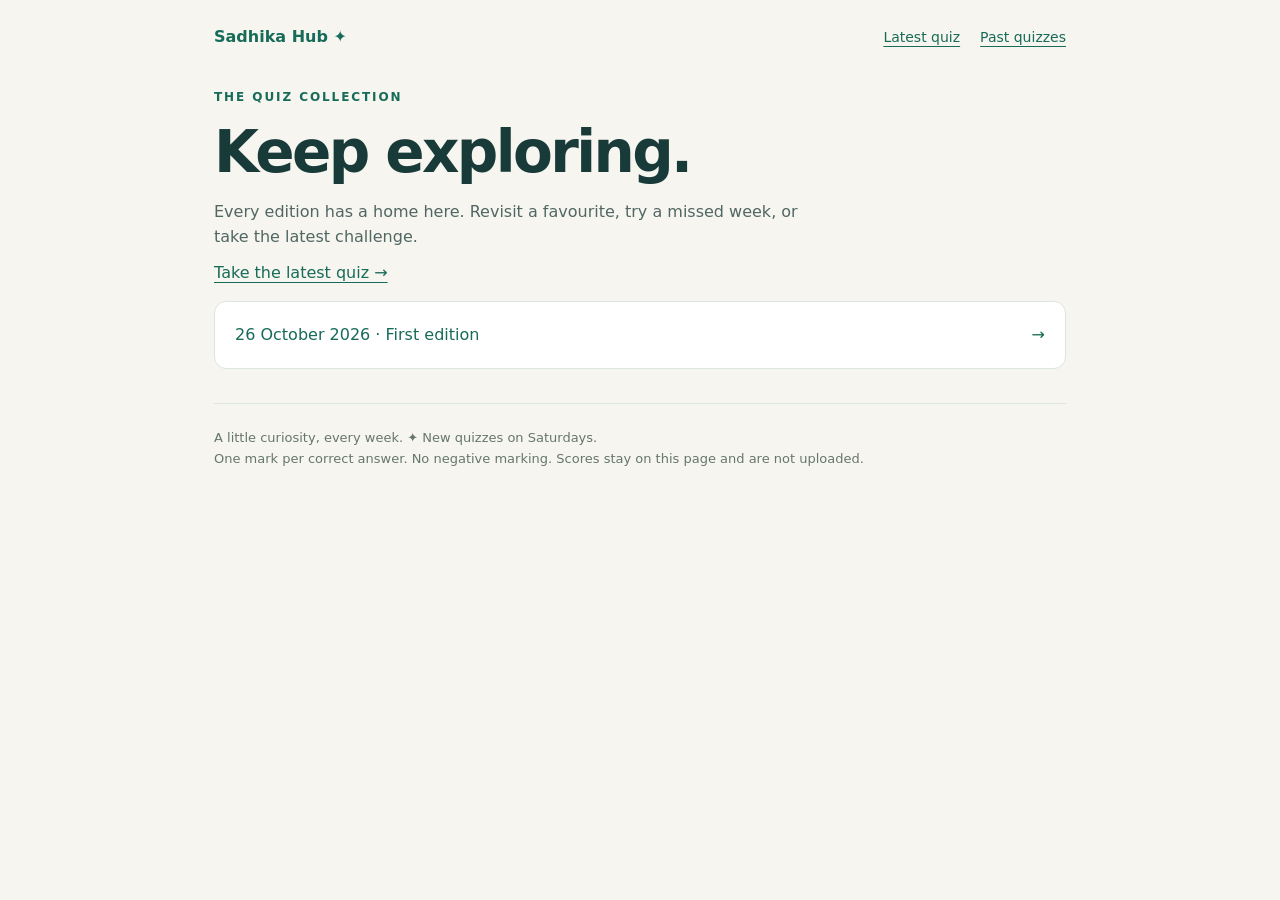
==== quiz-archive.html @ 63064078 "Publish weekly GK quiz with scoring and dated archive" ====
<!doctype html>
<html lang="en"><head><meta charset="utf-8"><meta name="viewport" content="width=device-width, initial-scale=1">
<meta name="description" content="A weekly adventure in general knowledge: 20 GK questions and 3 science and maths challenges.">
<title>Past quizzes | Sadhika Hub</title><style>:root{color-scheme:light;--ink:#183b39;--green:#176b58;--paper:#f6f5ef;--line:#dce5df}*{box-sizing:border-box}body{margin:0;background:var(--paper);color:var(--ink);font:16px/1.6 system-ui,-apple-system,Segoe UI,sans-serif}a{color:var(--green);text-underline-offset:4px}button,input,summary{font:inherit}button,a,summary,input{touch-action:manipulation}:focus-visible{outline:3px solid #c07919;outline-offset:4px}.wrap{max-width:900px;margin:auto;padding:24px}.top{display:flex;justify-content:space-between;gap:20px;align-items:center;margin-bottom:38px}.brand{font-weight:800;text-decoration:none}.nav{display:flex;gap:20px;font-size:14px}.eyebrow{text-transform:uppercase;letter-spacing:.16em;font-size:12px;font-weight:800;color:var(--green)}h1{font-size:clamp(36px,6vw,58px);line-height:1.1;letter-spacing:-.045em;margin:14px 0}h2{font-size:25px;line-height:1.3;letter-spacing:-.025em}p{margin:10px 0}.intro{max-width:620px;color:#516764}.pills{display:flex;flex-wrap:wrap;gap:8px;margin:23px 0}.pill{border:1px solid #cddbd3;border-radius:30px;padding:5px 12px;font-size:13px;background:#fff8}.progressbox{position:sticky;top:0;z-index:2;background:#f6f5eff5;padding:12px 0;border-bottom:1px solid var(--line);margin-bottom:26px;backdrop-filter:blur(10px)}.progressline{display:flex;justify-content:space-between;font-size:13px;margin-bottom:7px}progress{display:block;width:100%;height:7px;accent-color:var(--green)}.sectionhead{margin:36px 0 18px}.sectionhead p{color:#61716d;font-size:14px}.card{min-width:0;background:white;border:1px solid var(--line);border-radius:16px;padding:24px;margin:0 0 16px}.question-title{font-size:18px;font-weight:650;line-height:1.5;margin:0 0 18px}.meta{display:flex;justify-content:space-between;align-items:center;margin-bottom:10px;font-size:12px;color:#5c7069}.difficulty{text-transform:capitalize;background:#eef3ef;padding:2px 9px;border-radius:20px}.hard{background:#fff0d7;color:#855318}.options{display:grid;grid-template-columns:1fr 1fr;gap:10px}.option{display:flex;gap:10px;align-items:center;border:1px solid #dce3df;border-radius:9px;padding:12px;cursor:pointer;min-height:50px}.option:hover{background:#f5f8f5}.option:has(input:checked){border-color:var(--green);background:#eaf4ec}.option input{accent-color:var(--green);width:17px;height:17px;flex-shrink:0}.option.correct{border-color:#27764d;background:#eaf6ed}.option.wrong{border-color:#a54238;background:#fff0ec}.option:has(input:disabled){cursor:default}.feedback{font-size:14px;border-top:1px solid var(--line);padding-top:12px;margin-top:16px}.feedback.good{color:#21643d}.feedback.bad{color:#92382f}details{margin-top:14px;font-size:14px}summary{cursor:pointer;color:var(--green);width:fit-content}details p{color:#596c65}.submitbox{text-align:center;background:#e5eee6;border:1px solid #c8dacd;border-radius:18px;padding:28px;margin:28px 0}.primary,.secondary{border:0;border-radius:9px;padding:13px 26px;cursor:pointer;font-weight:700}.primary{background:var(--green);color:white}.secondary{background:white;color:var(--green);border:1px solid #b9cec1}.primary:hover{background:#115441}.primary:disabled{opacity:.6;cursor:default}.fine{font-size:13px;color:#5b6c65}.results{background:#153f36;color:white;border-radius:18px;padding:28px;margin:25px 0;scroll-margin-top:90px}.results h2{margin:0 0 18px}.scores{display:grid;grid-template-columns:repeat(3,1fr);gap:12px}.score{background:#ffffff12;padding:15px;border-radius:10px}.score span{display:block;font-size:13px;color:#c4d9ce}.score strong{font-size:30px}.results p{color:#d5e4dc}.results button{margin-top:12px}footer{border-top:1px solid var(--line);padding:24px 0;margin-top:34px;font-size:13px;color:#65766e}.archive-list{list-style:none;padding:0}.archive-list a{display:flex;justify-content:space-between;gap:15px;padding:20px;background:white;border:1px solid var(--line);border-radius:12px;margin-bottom:12px;text-decoration:none}.archive-list a:hover{border-color:var(--green)}[hidden]{display:none!important}@media(max-width:560px){.wrap{padding:18px}.top{margin-bottom:26px}.nav{gap:12px}.card{padding:18px}.options{grid-template-columns:1fr}.scores{gap:7px}.score{padding:10px}.score strong{font-size:24px}.results{padding:20px}}@media print{.top,.progressbox,.submitbox,button,footer{display:none}.card{break-inside:avoid}body{background:white}.wrap{max-width:none}.results{color:black;background:white;border:1px solid}.results p,.score span{color:black}}
</style></head>
<body><div class="wrap"><header class="top"><a class="brand" href="index.html">Sadhika Hub <span aria-hidden="true">✦</span></a>
<nav class="nav" aria-label="Main"><a href="quiz.html">Latest quiz</a><a href="quiz-archive.html">Past quizzes</a></nav></header>
<main><div class="eyebrow">THE QUIZ COLLECTION</div><h1>Keep exploring.</h1><p class="intro">Every edition has a home here. Revisit a favourite, try a missed week, or take the latest challenge.</p><p><a href="quiz.html">Take the latest quiz →</a></p><ul class="archive-list"><li><a href="quiz-archive/2026-10-26.html"><span>26 October 2026 · First edition</span><span aria-hidden="true">→</span></a></li></ul></main><footer>A little curiosity, every week. <span aria-hidden="true">✦</span> New quizzes on Saturdays.<br>One mark per correct answer. No negative marking. Scores stay on this page and are not uploaded.</footer>
</div></body></html>
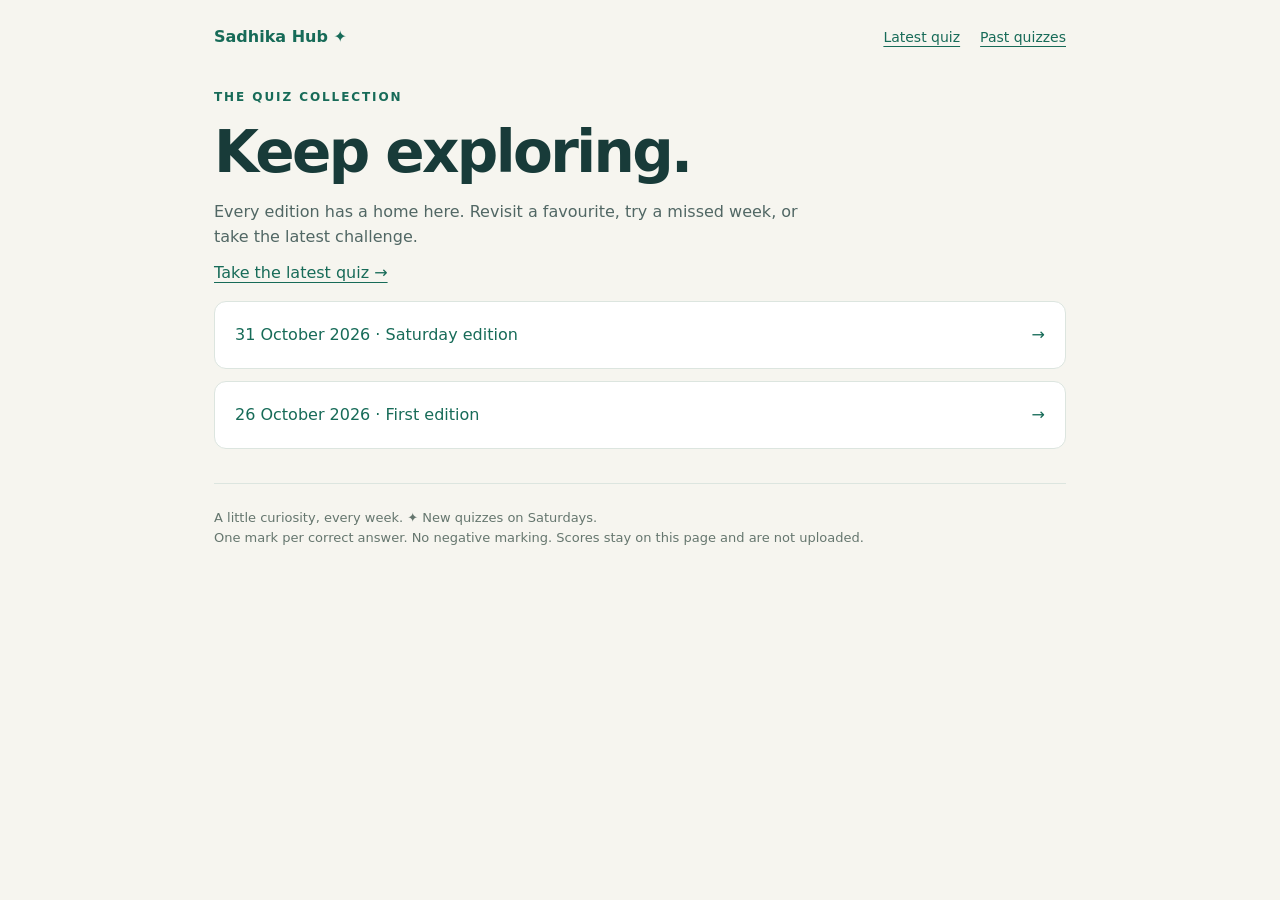
==== commit e026dc25: "Publish 31 October weekly GK quiz and simplify home navigation" ====
--- a/quiz-archive.html
+++ b/quiz-archive.html
@@ -5,5 +5,5 @@
 </style></head>
 <body><div class="wrap"><header class="top"><a class="brand" href="index.html">Sadhika Hub <span aria-hidden="true">✦</span></a>
 <nav class="nav" aria-label="Main"><a href="quiz.html">Latest quiz</a><a href="quiz-archive.html">Past quizzes</a></nav></header>
-<main><div class="eyebrow">THE QUIZ COLLECTION</div><h1>Keep exploring.</h1><p class="intro">Every edition has a home here. Revisit a favourite, try a missed week, or take the latest challenge.</p><p><a href="quiz.html">Take the latest quiz →</a></p><ul class="archive-list"><li><a href="quiz-archive/2026-10-26.html"><span>26 October 2026 · First edition</span><span aria-hidden="true">→</span></a></li></ul></main><footer>A little curiosity, every week. <span aria-hidden="true">✦</span> New quizzes on Saturdays.<br>One mark per correct answer. No negative marking. Scores stay on this page and are not uploaded.</footer>
+<main><div class="eyebrow">THE QUIZ COLLECTION</div><h1>Keep exploring.</h1><p class="intro">Every edition has a home here. Revisit a favourite, try a missed week, or take the latest challenge.</p><p><a href="quiz.html">Take the latest quiz →</a></p><ul class="archive-list"><li><a href="quiz-archive/2026-10-31.html"><span>31 October 2026 · Saturday edition</span><span aria-hidden="true">→</span></a></li><li><a href="quiz-archive/2026-10-26.html"><span>26 October 2026 · First edition</span><span aria-hidden="true">→</span></a></li></ul></main><footer>A little curiosity, every week. <span aria-hidden="true">✦</span> New quizzes on Saturdays.<br>One mark per correct answer. No negative marking. Scores stay on this page and are not uploaded.</footer>
 </div></body></html>
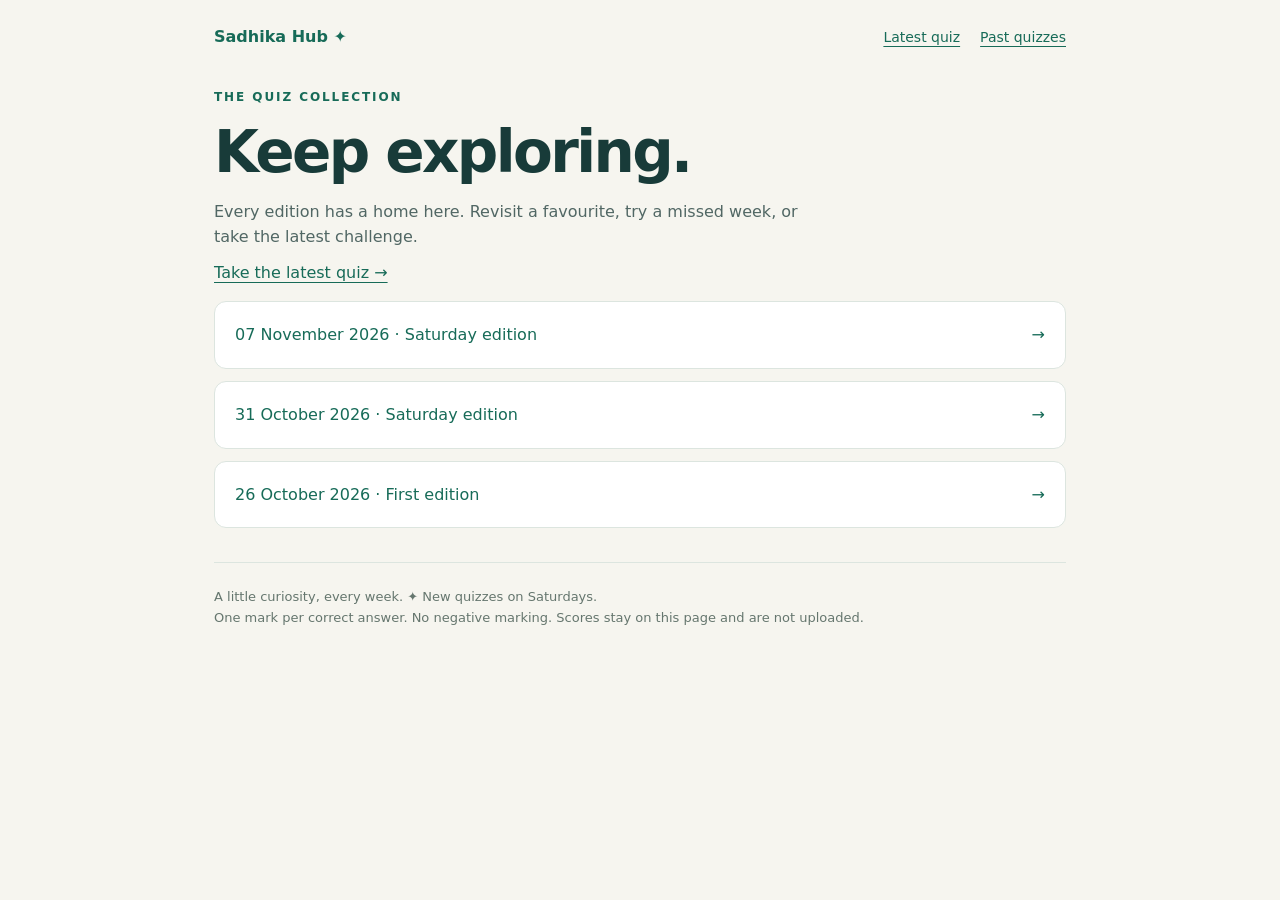
==== commit 2f12801c: "Publish 7 November weekly GK quiz" ====
--- a/quiz-archive.html
+++ b/quiz-archive.html
@@ -5,5 +5,5 @@
 </style></head>
 <body><div class="wrap"><header class="top"><a class="brand" href="index.html">Sadhika Hub <span aria-hidden="true">✦</span></a>
 <nav class="nav" aria-label="Main"><a href="quiz.html">Latest quiz</a><a href="quiz-archive.html">Past quizzes</a></nav></header>
-<main><div class="eyebrow">THE QUIZ COLLECTION</div><h1>Keep exploring.</h1><p class="intro">Every edition has a home here. Revisit a favourite, try a missed week, or take the latest challenge.</p><p><a href="quiz.html">Take the latest quiz →</a></p><ul class="archive-list"><li><a href="quiz-archive/2026-10-31.html"><span>31 October 2026 · Saturday edition</span><span aria-hidden="true">→</span></a></li><li><a href="quiz-archive/2026-10-26.html"><span>26 October 2026 · First edition</span><span aria-hidden="true">→</span></a></li></ul></main><footer>A little curiosity, every week. <span aria-hidden="true">✦</span> New quizzes on Saturdays.<br>One mark per correct answer. No negative marking. Scores stay on this page and are not uploaded.</footer>
+<main><div class="eyebrow">THE QUIZ COLLECTION</div><h1>Keep exploring.</h1><p class="intro">Every edition has a home here. Revisit a favourite, try a missed week, or take the latest challenge.</p><p><a href="quiz.html">Take the latest quiz →</a></p><ul class="archive-list"><li><a href="quiz-archive/2026-11-07.html"><span>07 November 2026 · Saturday edition</span><span aria-hidden="true">→</span></a></li><li><a href="quiz-archive/2026-10-31.html"><span>31 October 2026 · Saturday edition</span><span aria-hidden="true">→</span></a></li><li><a href="quiz-archive/2026-10-26.html"><span>26 October 2026 · First edition</span><span aria-hidden="true">→</span></a></li></ul></main><footer>A little curiosity, every week. <span aria-hidden="true">✦</span> New quizzes on Saturdays.<br>One mark per correct answer. No negative marking. Scores stay on this page and are not uploaded.</footer>
 </div></body></html>
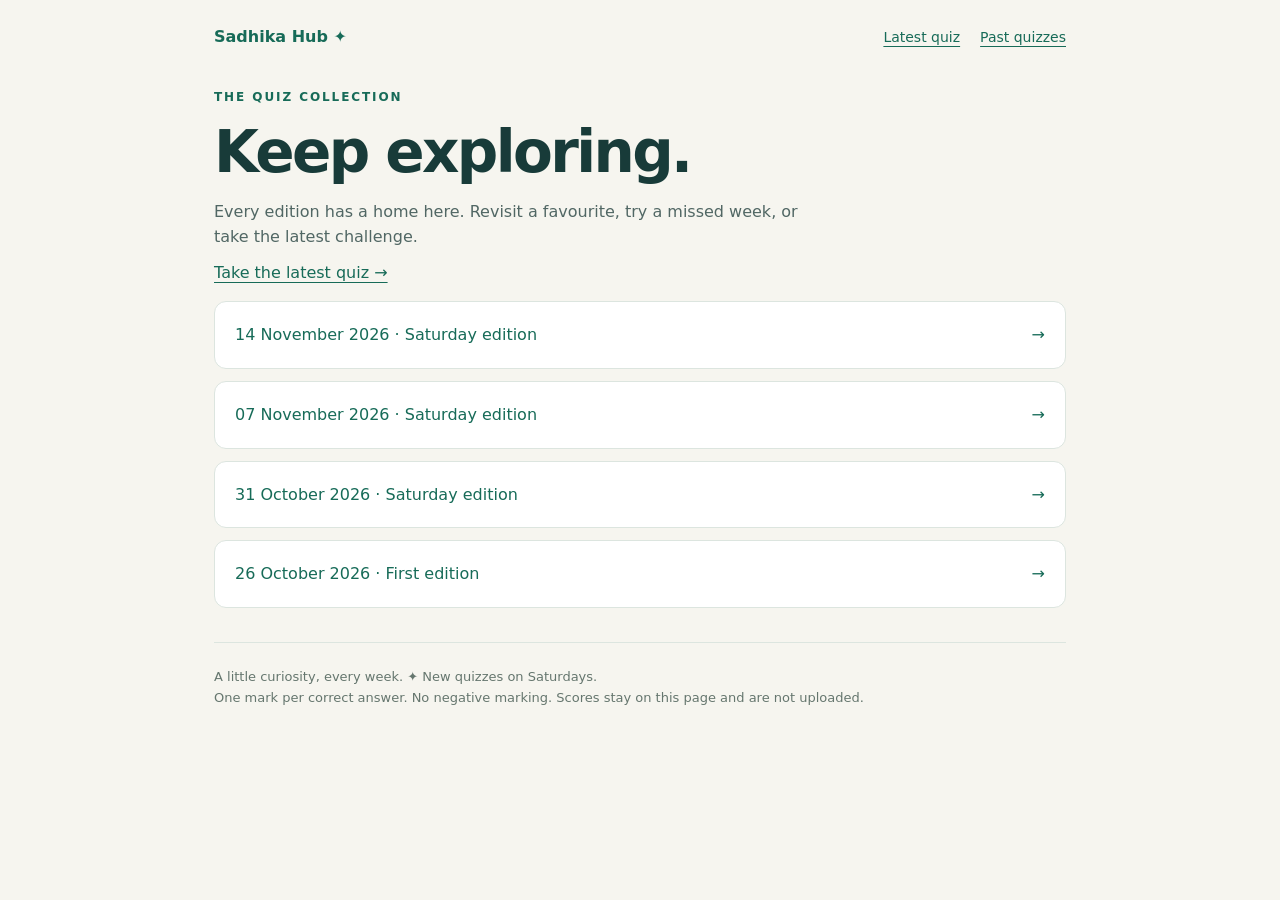
==== commit 92ae4213: "Publish 14 November weekly GK quiz" ====
--- a/quiz-archive.html
+++ b/quiz-archive.html
@@ -5,5 +5,5 @@
 </style></head>
 <body><div class="wrap"><header class="top"><a class="brand" href="index.html">Sadhika Hub <span aria-hidden="true">✦</span></a>
 <nav class="nav" aria-label="Main"><a href="quiz.html">Latest quiz</a><a href="quiz-archive.html">Past quizzes</a></nav></header>
-<main><div class="eyebrow">THE QUIZ COLLECTION</div><h1>Keep exploring.</h1><p class="intro">Every edition has a home here. Revisit a favourite, try a missed week, or take the latest challenge.</p><p><a href="quiz.html">Take the latest quiz →</a></p><ul class="archive-list"><li><a href="quiz-archive/2026-11-07.html"><span>07 November 2026 · Saturday edition</span><span aria-hidden="true">→</span></a></li><li><a href="quiz-archive/2026-10-31.html"><span>31 October 2026 · Saturday edition</span><span aria-hidden="true">→</span></a></li><li><a href="quiz-archive/2026-10-26.html"><span>26 October 2026 · First edition</span><span aria-hidden="true">→</span></a></li></ul></main><footer>A little curiosity, every week. <span aria-hidden="true">✦</span> New quizzes on Saturdays.<br>One mark per correct answer. No negative marking. Scores stay on this page and are not uploaded.</footer>
+<main><div class="eyebrow">THE QUIZ COLLECTION</div><h1>Keep exploring.</h1><p class="intro">Every edition has a home here. Revisit a favourite, try a missed week, or take the latest challenge.</p><p><a href="quiz.html">Take the latest quiz →</a></p><ul class="archive-list"><li><a href="quiz-archive/2026-11-14.html"><span>14 November 2026 · Saturday edition</span><span aria-hidden="true">→</span></a></li><li><a href="quiz-archive/2026-11-07.html"><span>07 November 2026 · Saturday edition</span><span aria-hidden="true">→</span></a></li><li><a href="quiz-archive/2026-10-31.html"><span>31 October 2026 · Saturday edition</span><span aria-hidden="true">→</span></a></li><li><a href="quiz-archive/2026-10-26.html"><span>26 October 2026 · First edition</span><span aria-hidden="true">→</span></a></li></ul></main><footer>A little curiosity, every week. <span aria-hidden="true">✦</span> New quizzes on Saturdays.<br>One mark per correct answer. No negative marking. Scores stay on this page and are not uploaded.</footer>
 </div></body></html>
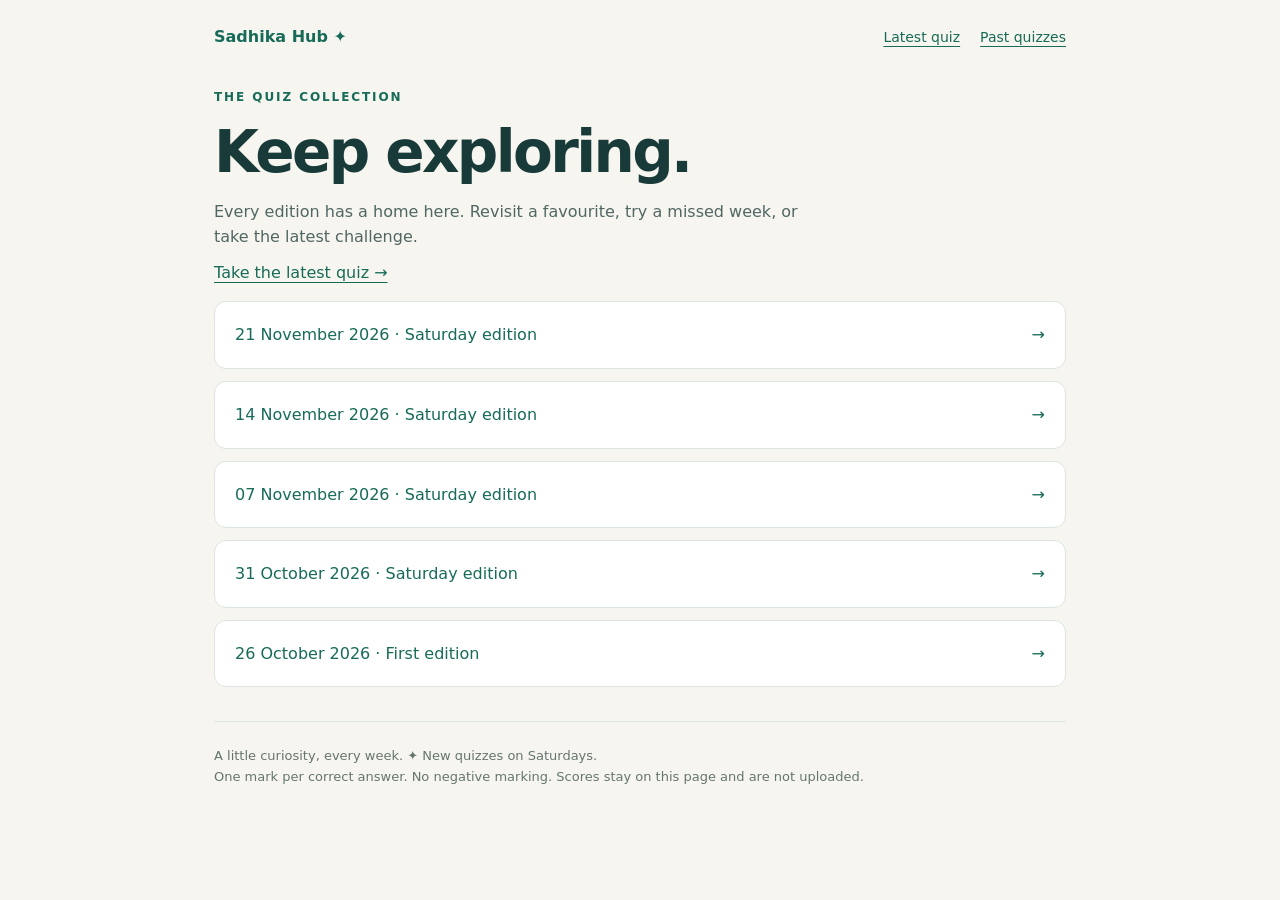
==== commit 9f8ab217: "Publish 21 November weekly GK quiz" ====
--- a/quiz-archive.html
+++ b/quiz-archive.html
@@ -5,5 +5,5 @@
 </style></head>
 <body><div class="wrap"><header class="top"><a class="brand" href="index.html">Sadhika Hub <span aria-hidden="true">✦</span></a>
 <nav class="nav" aria-label="Main"><a href="quiz.html">Latest quiz</a><a href="quiz-archive.html">Past quizzes</a></nav></header>
-<main><div class="eyebrow">THE QUIZ COLLECTION</div><h1>Keep exploring.</h1><p class="intro">Every edition has a home here. Revisit a favourite, try a missed week, or take the latest challenge.</p><p><a href="quiz.html">Take the latest quiz →</a></p><ul class="archive-list"><li><a href="quiz-archive/2026-11-14.html"><span>14 November 2026 · Saturday edition</span><span aria-hidden="true">→</span></a></li><li><a href="quiz-archive/2026-11-07.html"><span>07 November 2026 · Saturday edition</span><span aria-hidden="true">→</span></a></li><li><a href="quiz-archive/2026-10-31.html"><span>31 October 2026 · Saturday edition</span><span aria-hidden="true">→</span></a></li><li><a href="quiz-archive/2026-10-26.html"><span>26 October 2026 · First edition</span><span aria-hidden="true">→</span></a></li></ul></main><footer>A little curiosity, every week. <span aria-hidden="true">✦</span> New quizzes on Saturdays.<br>One mark per correct answer. No negative marking. Scores stay on this page and are not uploaded.</footer>
+<main><div class="eyebrow">THE QUIZ COLLECTION</div><h1>Keep exploring.</h1><p class="intro">Every edition has a home here. Revisit a favourite, try a missed week, or take the latest challenge.</p><p><a href="quiz.html">Take the latest quiz →</a></p><ul class="archive-list"><li><a href="quiz-archive/2026-11-21.html"><span>21 November 2026 · Saturday edition</span><span aria-hidden="true">→</span></a></li><li><a href="quiz-archive/2026-11-14.html"><span>14 November 2026 · Saturday edition</span><span aria-hidden="true">→</span></a></li><li><a href="quiz-archive/2026-11-07.html"><span>07 November 2026 · Saturday edition</span><span aria-hidden="true">→</span></a></li><li><a href="quiz-archive/2026-10-31.html"><span>31 October 2026 · Saturday edition</span><span aria-hidden="true">→</span></a></li><li><a href="quiz-archive/2026-10-26.html"><span>26 October 2026 · First edition</span><span aria-hidden="true">→</span></a></li></ul></main><footer>A little curiosity, every week. <span aria-hidden="true">✦</span> New quizzes on Saturdays.<br>One mark per correct answer. No negative marking. Scores stay on this page and are not uploaded.</footer>
 </div></body></html>
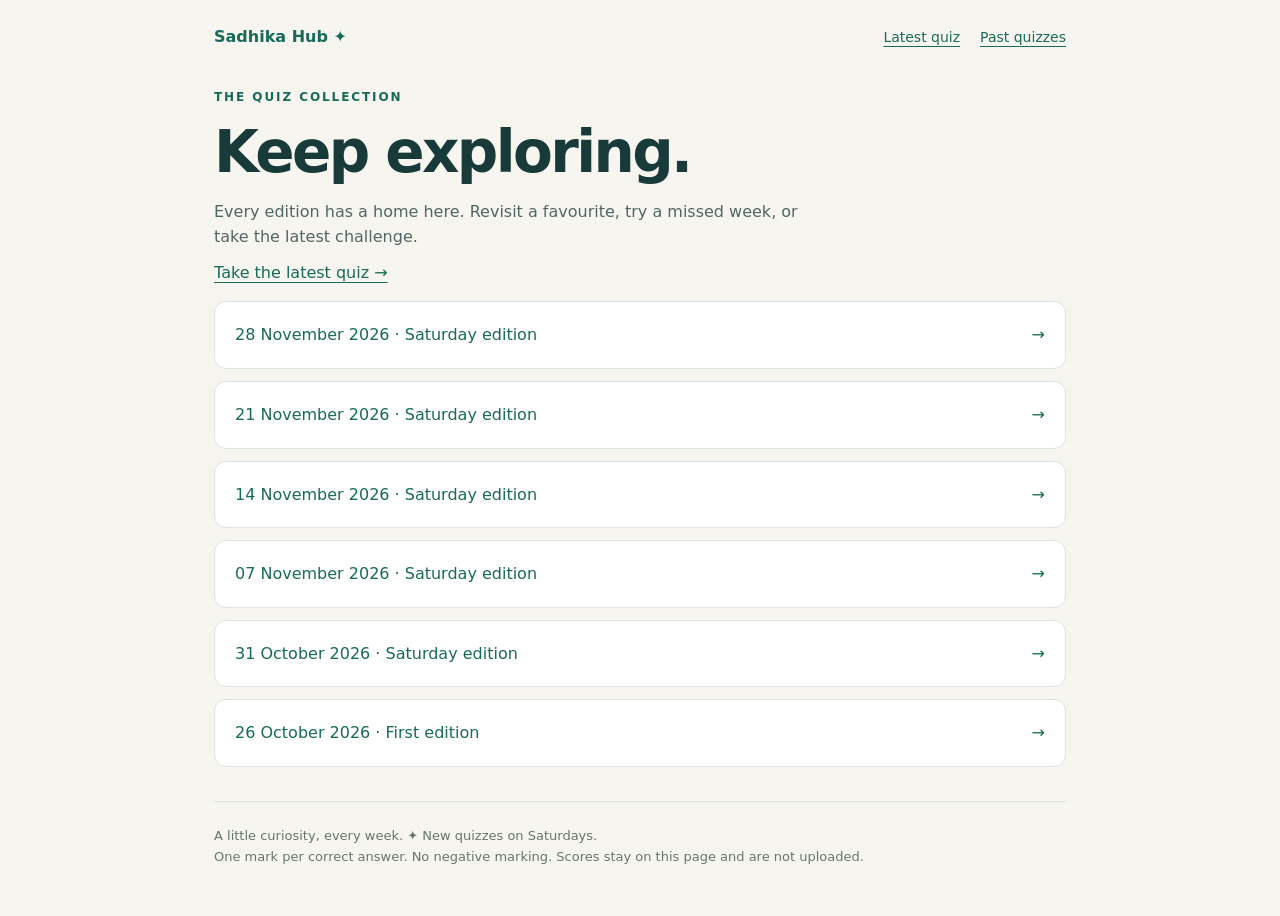
==== commit c677e53d: "Publish 28 November weekly GK quiz with answer reviews" ====
--- a/quiz-archive.html
+++ b/quiz-archive.html
@@ -2,8 +2,10 @@
 <html lang="en"><head><meta charset="utf-8"><meta name="viewport" content="width=device-width, initial-scale=1">
 <meta name="description" content="A weekly adventure in general knowledge: 20 GK questions and 3 science and maths challenges.">
 <title>Past quizzes | Sadhika Hub</title><style>:root{color-scheme:light;--ink:#183b39;--green:#176b58;--paper:#f6f5ef;--line:#dce5df}*{box-sizing:border-box}body{margin:0;background:var(--paper);color:var(--ink);font:16px/1.6 system-ui,-apple-system,Segoe UI,sans-serif}a{color:var(--green);text-underline-offset:4px}button,input,summary{font:inherit}button,a,summary,input{touch-action:manipulation}:focus-visible{outline:3px solid #c07919;outline-offset:4px}.wrap{max-width:900px;margin:auto;padding:24px}.top{display:flex;justify-content:space-between;gap:20px;align-items:center;margin-bottom:38px}.brand{font-weight:800;text-decoration:none}.nav{display:flex;gap:20px;font-size:14px}.eyebrow{text-transform:uppercase;letter-spacing:.16em;font-size:12px;font-weight:800;color:var(--green)}h1{font-size:clamp(36px,6vw,58px);line-height:1.1;letter-spacing:-.045em;margin:14px 0}h2{font-size:25px;line-height:1.3;letter-spacing:-.025em}p{margin:10px 0}.intro{max-width:620px;color:#516764}.pills{display:flex;flex-wrap:wrap;gap:8px;margin:23px 0}.pill{border:1px solid #cddbd3;border-radius:30px;padding:5px 12px;font-size:13px;background:#fff8}.progressbox{position:sticky;top:0;z-index:2;background:#f6f5eff5;padding:12px 0;border-bottom:1px solid var(--line);margin-bottom:26px;backdrop-filter:blur(10px)}.progressline{display:flex;justify-content:space-between;font-size:13px;margin-bottom:7px}progress{display:block;width:100%;height:7px;accent-color:var(--green)}.sectionhead{margin:36px 0 18px}.sectionhead p{color:#61716d;font-size:14px}.card{min-width:0;background:white;border:1px solid var(--line);border-radius:16px;padding:24px;margin:0 0 16px}.question-title{font-size:18px;font-weight:650;line-height:1.5;margin:0 0 18px}.meta{display:flex;justify-content:space-between;align-items:center;margin-bottom:10px;font-size:12px;color:#5c7069}.difficulty{text-transform:capitalize;background:#eef3ef;padding:2px 9px;border-radius:20px}.hard{background:#fff0d7;color:#855318}.options{display:grid;grid-template-columns:1fr 1fr;gap:10px}.option{display:flex;gap:10px;align-items:center;border:1px solid #dce3df;border-radius:9px;padding:12px;cursor:pointer;min-height:50px}.option:hover{background:#f5f8f5}.option:has(input:checked){border-color:var(--green);background:#eaf4ec}.option input{accent-color:var(--green);width:17px;height:17px;flex-shrink:0}.option.correct{border-color:#27764d;background:#eaf6ed}.option.wrong{border-color:#a54238;background:#fff0ec}.option:has(input:disabled){cursor:default}.feedback{font-size:14px;border-top:1px solid var(--line);padding-top:12px;margin-top:16px}.feedback.good{color:#21643d}.feedback.bad{color:#92382f}details{margin-top:14px;font-size:14px}summary{cursor:pointer;color:var(--green);width:fit-content}details p{color:#596c65}.submitbox{text-align:center;background:#e5eee6;border:1px solid #c8dacd;border-radius:18px;padding:28px;margin:28px 0}.primary,.secondary{border:0;border-radius:9px;padding:13px 26px;cursor:pointer;font-weight:700}.primary{background:var(--green);color:white}.secondary{background:white;color:var(--green);border:1px solid #b9cec1}.primary:hover{background:#115441}.primary:disabled{opacity:.6;cursor:default}.fine{font-size:13px;color:#5b6c65}.results{background:#153f36;color:white;border-radius:18px;padding:28px;margin:25px 0;scroll-margin-top:90px}.results h2{margin:0 0 18px}.scores{display:grid;grid-template-columns:repeat(3,1fr);gap:12px}.score{background:#ffffff12;padding:15px;border-radius:10px}.score span{display:block;font-size:13px;color:#c4d9ce}.score strong{font-size:30px}.results p{color:#d5e4dc}.results button{margin-top:12px}footer{border-top:1px solid var(--line);padding:24px 0;margin-top:34px;font-size:13px;color:#65766e}.archive-list{list-style:none;padding:0}.archive-list a{display:flex;justify-content:space-between;gap:15px;padding:20px;background:white;border:1px solid var(--line);border-radius:12px;margin-bottom:12px;text-decoration:none}.archive-list a:hover{border-color:var(--green)}[hidden]{display:none!important}@media(max-width:560px){.wrap{padding:18px}.top{margin-bottom:26px}.nav{gap:12px}.card{padding:18px}.options{grid-template-columns:1fr}.scores{gap:7px}.score{padding:10px}.score strong{font-size:24px}.results{padding:20px}}@media print{.top,.progressbox,.submitbox,button,footer{display:none}.card{break-inside:avoid}body{background:white}.wrap{max-width:none}.results{color:black;background:white;border:1px solid}.results p,.score span{color:black}}
+
+.review-control{margin:-3px 0 22px;text-align:right}.review-control button{font-size:14px;padding:9px 14px}.answer-review{color:#176b58;border-top:1px solid var(--line);padding-top:12px;margin-top:16px;font-size:14px;font-weight:700}@media(max-width:560px){.review-control{text-align:left}.score strong{font-size:18px}}
 </style></head>
 <body><div class="wrap"><header class="top"><a class="brand" href="index.html">Sadhika Hub <span aria-hidden="true">✦</span></a>
 <nav class="nav" aria-label="Main"><a href="quiz.html">Latest quiz</a><a href="quiz-archive.html">Past quizzes</a></nav></header>
-<main><div class="eyebrow">THE QUIZ COLLECTION</div><h1>Keep exploring.</h1><p class="intro">Every edition has a home here. Revisit a favourite, try a missed week, or take the latest challenge.</p><p><a href="quiz.html">Take the latest quiz →</a></p><ul class="archive-list"><li><a href="quiz-archive/2026-11-21.html"><span>21 November 2026 · Saturday edition</span><span aria-hidden="true">→</span></a></li><li><a href="quiz-archive/2026-11-14.html"><span>14 November 2026 · Saturday edition</span><span aria-hidden="true">→</span></a></li><li><a href="quiz-archive/2026-11-07.html"><span>07 November 2026 · Saturday edition</span><span aria-hidden="true">→</span></a></li><li><a href="quiz-archive/2026-10-31.html"><span>31 October 2026 · Saturday edition</span><span aria-hidden="true">→</span></a></li><li><a href="quiz-archive/2026-10-26.html"><span>26 October 2026 · First edition</span><span aria-hidden="true">→</span></a></li></ul></main><footer>A little curiosity, every week. <span aria-hidden="true">✦</span> New quizzes on Saturdays.<br>One mark per correct answer. No negative marking. Scores stay on this page and are not uploaded.</footer>
+<main><div class="eyebrow">THE QUIZ COLLECTION</div><h1>Keep exploring.</h1><p class="intro">Every edition has a home here. Revisit a favourite, try a missed week, or take the latest challenge.</p><p><a href="quiz.html">Take the latest quiz →</a></p><ul class="archive-list"><li><a href="quiz-archive/2026-11-28.html"><span>28 November 2026 · Saturday edition</span><span aria-hidden="true">→</span></a></li><li><a href="quiz-archive/2026-11-21.html"><span>21 November 2026 · Saturday edition</span><span aria-hidden="true">→</span></a></li><li><a href="quiz-archive/2026-11-14.html"><span>14 November 2026 · Saturday edition</span><span aria-hidden="true">→</span></a></li><li><a href="quiz-archive/2026-11-07.html"><span>07 November 2026 · Saturday edition</span><span aria-hidden="true">→</span></a></li><li><a href="quiz-archive/2026-10-31.html"><span>31 October 2026 · Saturday edition</span><span aria-hidden="true">→</span></a></li><li><a href="quiz-archive/2026-10-26.html"><span>26 October 2026 · First edition</span><span aria-hidden="true">→</span></a></li></ul></main><footer>A little curiosity, every week. <span aria-hidden="true">✦</span> New quizzes on Saturdays.<br>One mark per correct answer. No negative marking. Scores stay on this page and are not uploaded.</footer>
 </div></body></html>
